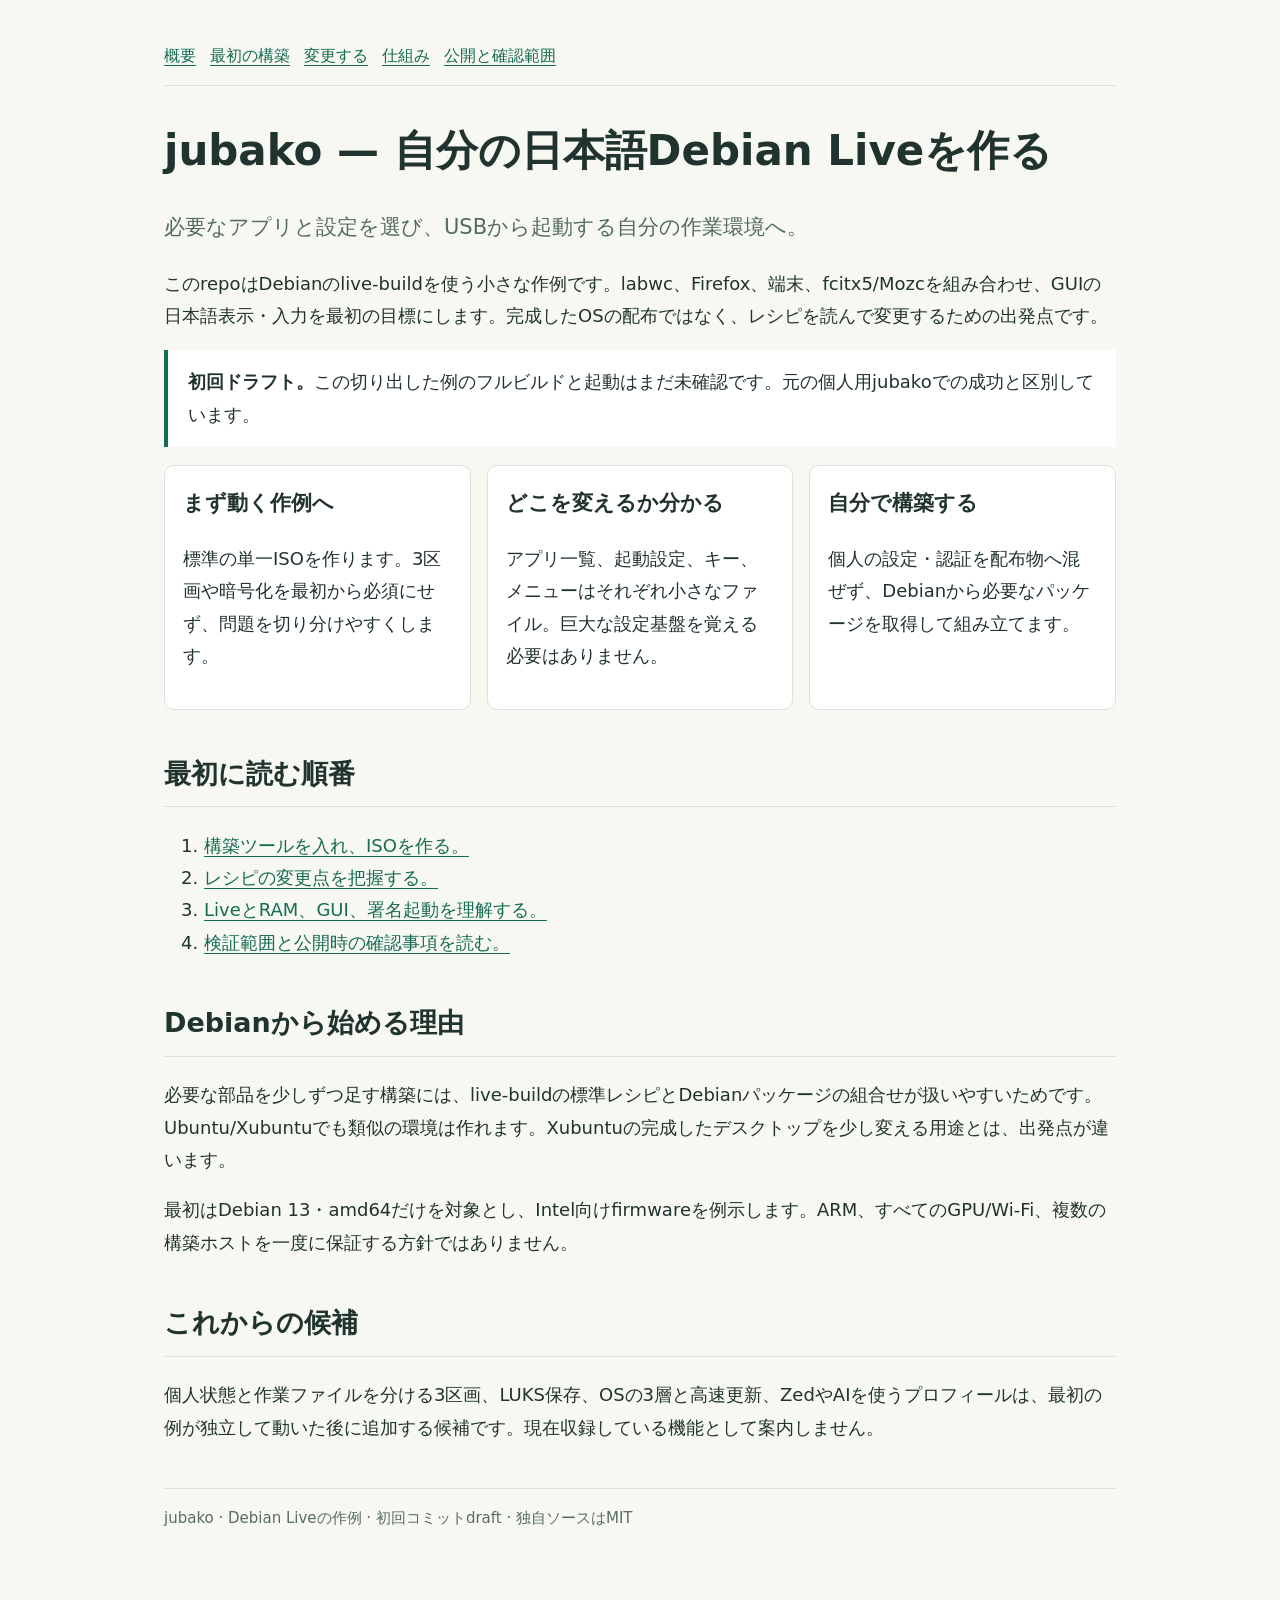
==== docs/index.html @ 1d70c9c0 "Add Japanese Debian Live starter recipe and guides" ====
<!doctype html>
<html lang="ja"><head><meta charset="utf-8"><meta name="viewport" content="width=device-width,initial-scale=1"><title>jubako — 自分の日本語Debian Liveを作る</title><link rel="stylesheet" href="style.css"></head><body><main><nav aria-label="ガイド"><a href="index.html">概要</a><a href="getting-started.html">最初の構築</a><a href="customize.html">変更する</a><a href="architecture.html">仕組み</a><a href="publishing.html">公開と確認範囲</a></nav><h1>jubako — 自分の日本語Debian Liveを作る</h1><p class="lead">必要なアプリと設定を選び、USBから起動する自分の作業環境へ。</p>
<p>このrepoはDebianのlive-buildを使う小さな作例です。labwc、Firefox、端末、fcitx5/Mozcを組み合わせ、GUIの日本語表示・入力を最初の目標にします。完成したOSの配布ではなく、レシピを読んで変更するための出発点です。</p>
<p class="note"><strong>初回ドラフト。</strong>この切り出した例のフルビルドと起動はまだ未確認です。元の個人用jubakoでの成功と区別しています。</p>
<div class="grid"><div class="card"><h3>まず動く作例へ</h3><p>標準の単一ISOを作ります。3区画や暗号化を最初から必須にせず、問題を切り分けやすくします。</p></div><div class="card"><h3>どこを変えるか分かる</h3><p>アプリ一覧、起動設定、キー、メニューはそれぞれ小さなファイル。巨大な設定基盤を覚える必要はありません。</p></div><div class="card"><h3>自分で構築する</h3><p>個人の設定・認証を配布物へ混ぜず、Debianから必要なパッケージを取得して組み立てます。</p></div></div>
<h2>最初に読む順番</h2><ol><li><a href="getting-started.html">構築ツールを入れ、ISOを作る。</a></li><li><a href="customize.html">レシピの変更点を把握する。</a></li><li><a href="architecture.html">LiveとRAM、GUI、署名起動を理解する。</a></li><li><a href="publishing.html">検証範囲と公開時の確認事項を読む。</a></li></ol>
<h2>Debianから始める理由</h2><p>必要な部品を少しずつ足す構築には、live-buildの標準レシピとDebianパッケージの組合せが扱いやすいためです。Ubuntu/Xubuntuでも類似の環境は作れます。Xubuntuの完成したデスクトップを少し変える用途とは、出発点が違います。</p>
<p>最初はDebian 13・amd64だけを対象とし、Intel向けfirmwareを例示します。ARM、すべてのGPU/Wi-Fi、複数の構築ホストを一度に保証する方針ではありません。</p>
<h2>これからの候補</h2><p>個人状態と作業ファイルを分ける3区画、LUKS保存、OSの3層と高速更新、ZedやAIを使うプロフィールは、最初の例が独立して動いた後に追加する候補です。現在収録している機能として案内しません。</p><footer>jubako · Debian Liveの作例 · 初回コミットdraft · 独自ソースはMIT</footer></main></body></html>
---- docs/style.css ----
:root{color-scheme:light;--ink:#21332e;--green:#166b53;--line:#d7e3dc}*{box-sizing:border-box}body{margin:0;background:#f7f8f2;color:var(--ink);font:18px/1.8 system-ui,sans-serif}main{max-width:1000px;margin:auto;padding:28px 24px 70px}nav{display:flex;gap:14px;flex-wrap:wrap;padding:14px 0;border-bottom:1px solid var(--line)}nav a{font-size:16px}a{color:var(--green);text-underline-offset:4px}h1{font-size:clamp(30px,4vw,42px);line-height:1.4;margin-top:36px}h2{margin-top:40px;border-bottom:1px solid var(--line);padding-bottom:8px}.lead{font-size:21px;color:#536a60}.note{border-left:4px solid var(--green);background:white;padding:16px 20px}.grid{display:grid;grid-template-columns:repeat(3,1fr);gap:16px}.card{background:white;border:1px solid var(--line);border-radius:10px;padding:18px}.card h3{margin-top:0}pre{background:#182e29;color:#f0f6ef;padding:18px;border-radius:8px;overflow:auto;line-height:1.6}code{background:#e6eee5;padding:2px 5px;border-radius:4px;font-size:.9em;overflow-wrap:anywhere}pre code{background:none;padding:0}table{width:100%;border-collapse:collapse;background:white}td,th{text-align:left;padding:10px;border-bottom:1px solid var(--line);vertical-align:top}.scroll{overflow:auto}details{background:white;padding:16px 20px;border:1px solid var(--line);border-radius:8px;margin:12px 0}summary{cursor:pointer;font-weight:700}footer{margin-top:44px;border-top:1px solid var(--line);padding-top:16px;color:#586c64;font-size:15px}@media(max-width:700px){.grid{grid-template-columns:1fr}main{padding:18px 16px 40px}td,th{font-size:16px}}@media print{nav{display:none}body{background:white}main{max-width:none;padding:0}pre{white-space:pre-wrap}.card,details{break-inside:avoid}}
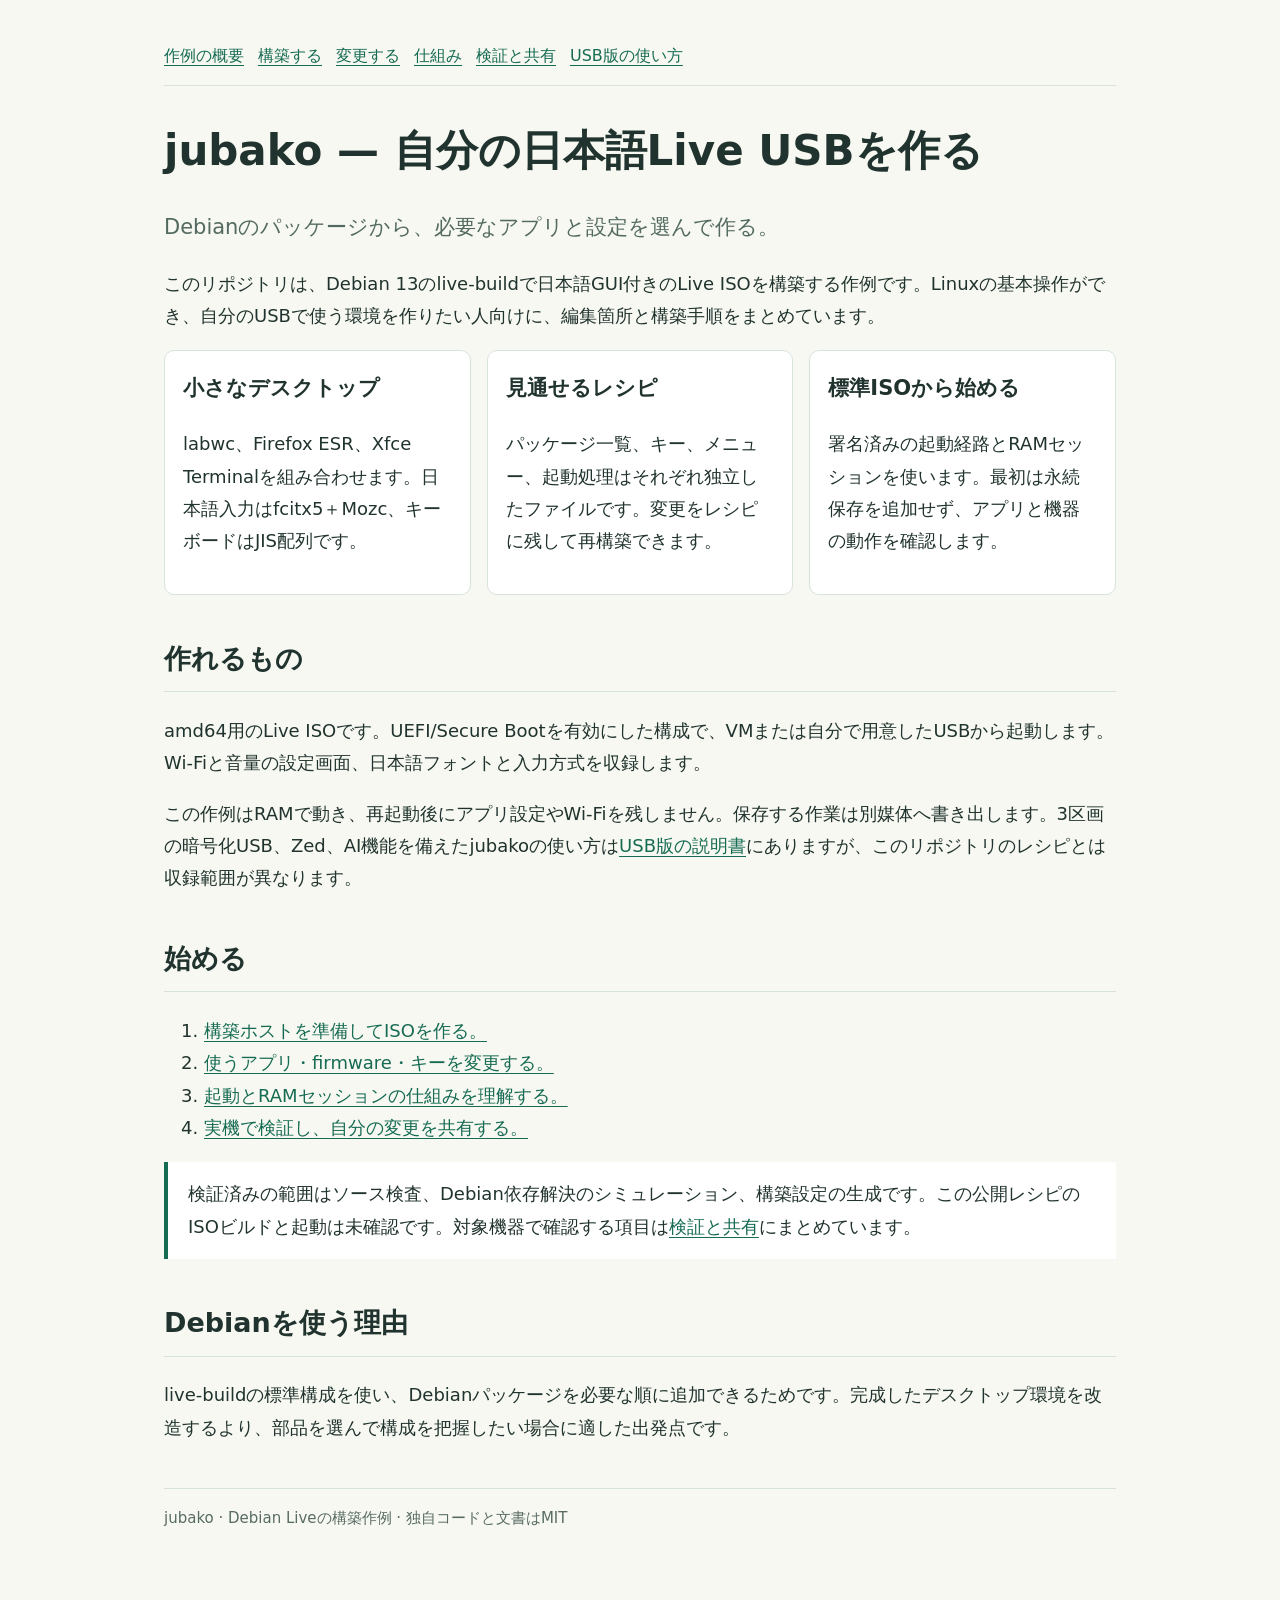
==== commit f2acc6cf: "Add USB manual and revise build guides" ====
--- a/docs/index.html
+++ b/docs/index.html
@@ -1,9 +1,11 @@
 <!doctype html>
-<html lang="ja"><head><meta charset="utf-8"><meta name="viewport" content="width=device-width,initial-scale=1"><title>jubako — 自分の日本語Debian Liveを作る</title><link rel="stylesheet" href="style.css"></head><body><main><nav aria-label="ガイド"><a href="index.html">概要</a><a href="getting-started.html">最初の構築</a><a href="customize.html">変更する</a><a href="architecture.html">仕組み</a><a href="publishing.html">公開と確認範囲</a></nav><h1>jubako — 自分の日本語Debian Liveを作る</h1><p class="lead">必要なアプリと設定を選び、USBから起動する自分の作業環境へ。</p>
-<p>このrepoはDebianのlive-buildを使う小さな作例です。labwc、Firefox、端末、fcitx5/Mozcを組み合わせ、GUIの日本語表示・入力を最初の目標にします。完成したOSの配布ではなく、レシピを読んで変更するための出発点です。</p>
-<p class="note"><strong>初回ドラフト。</strong>この切り出した例のフルビルドと起動はまだ未確認です。元の個人用jubakoでの成功と区別しています。</p>
-<div class="grid"><div class="card"><h3>まず動く作例へ</h3><p>標準の単一ISOを作ります。3区画や暗号化を最初から必須にせず、問題を切り分けやすくします。</p></div><div class="card"><h3>どこを変えるか分かる</h3><p>アプリ一覧、起動設定、キー、メニューはそれぞれ小さなファイル。巨大な設定基盤を覚える必要はありません。</p></div><div class="card"><h3>自分で構築する</h3><p>個人の設定・認証を配布物へ混ぜず、Debianから必要なパッケージを取得して組み立てます。</p></div></div>
-<h2>最初に読む順番</h2><ol><li><a href="getting-started.html">構築ツールを入れ、ISOを作る。</a></li><li><a href="customize.html">レシピの変更点を把握する。</a></li><li><a href="architecture.html">LiveとRAM、GUI、署名起動を理解する。</a></li><li><a href="publishing.html">検証範囲と公開時の確認事項を読む。</a></li></ol>
-<h2>Debianから始める理由</h2><p>必要な部品を少しずつ足す構築には、live-buildの標準レシピとDebianパッケージの組合せが扱いやすいためです。Ubuntu/Xubuntuでも類似の環境は作れます。Xubuntuの完成したデスクトップを少し変える用途とは、出発点が違います。</p>
-<p>最初はDebian 13・amd64だけを対象とし、Intel向けfirmwareを例示します。ARM、すべてのGPU/Wi-Fi、複数の構築ホストを一度に保証する方針ではありません。</p>
-<h2>これからの候補</h2><p>個人状態と作業ファイルを分ける3区画、LUKS保存、OSの3層と高速更新、ZedやAIを使うプロフィールは、最初の例が独立して動いた後に追加する候補です。現在収録している機能として案内しません。</p><footer>jubako · Debian Liveの作例 · 初回コミットdraft · 独自ソースはMIT</footer></main></body></html>
+<html lang="ja"><head><meta charset="utf-8"><meta name="viewport" content="width=device-width,initial-scale=1"><title>jubako — 自分の日本語Live USBを作る</title><link rel="stylesheet" href="style.css"></head><body><main><nav aria-label="ガイド"><a href="index.html">作例の概要</a><a href="getting-started.html">構築する</a><a href="customize.html">変更する</a><a href="architecture.html">仕組み</a><a href="publishing.html">検証と共有</a><a href="usage.html">USB版の使い方</a></nav><h1>jubako — 自分の日本語Live USBを作る</h1>
+<p class="lead">Debianのパッケージから、必要なアプリと設定を選んで作る。</p>
+<p>このリポジトリは、Debian 13のlive-buildで日本語GUI付きのLive ISOを構築する作例です。Linuxの基本操作ができ、自分のUSBで使う環境を作りたい人向けに、編集箇所と構築手順をまとめています。</p>
+<div class="grid"><div class="card"><h3>小さなデスクトップ</h3><p>labwc、Firefox ESR、Xfce Terminalを組み合わせます。日本語入力はfcitx5＋Mozc、キーボードはJIS配列です。</p></div><div class="card"><h3>見通せるレシピ</h3><p>パッケージ一覧、キー、メニュー、起動処理はそれぞれ独立したファイルです。変更をレシピに残して再構築できます。</p></div><div class="card"><h3>標準ISOから始める</h3><p>署名済みの起動経路とRAMセッションを使います。最初は永続保存を追加せず、アプリと機器の動作を確認します。</p></div></div>
+<h2>作れるもの</h2><p>amd64用のLive ISOです。UEFI/Secure Bootを有効にした構成で、VMまたは自分で用意したUSBから起動します。Wi-Fiと音量の設定画面、日本語フォントと入力方式を収録します。</p>
+<p>この作例はRAMで動き、再起動後にアプリ設定やWi-Fiを残しません。保存する作業は別媒体へ書き出します。3区画の暗号化USB、Zed、AI機能を備えたjubakoの使い方は<a href="usage.html">USB版の説明書</a>にありますが、このリポジトリのレシピとは収録範囲が異なります。</p>
+<h2>始める</h2><ol><li><a href="getting-started.html">構築ホストを準備してISOを作る。</a></li><li><a href="customize.html">使うアプリ・firmware・キーを変更する。</a></li><li><a href="architecture.html">起動とRAMセッションの仕組みを理解する。</a></li><li><a href="publishing.html">実機で検証し、自分の変更を共有する。</a></li></ol>
+<p class="note">検証済みの範囲はソース検査、Debian依存解決のシミュレーション、構築設定の生成です。この公開レシピのISOビルドと起動は未確認です。対象機器で確認する項目は<a href="publishing.html">検証と共有</a>にまとめています。</p>
+<h2>Debianを使う理由</h2><p>live-buildの標準構成を使い、Debianパッケージを必要な順に追加できるためです。完成したデスクトップ環境を改造するより、部品を選んで構成を把握したい場合に適した出発点です。</p>
+<footer>jubako · Debian Liveの構築作例 · 独自コードと文書はMIT</footer></main></body></html>
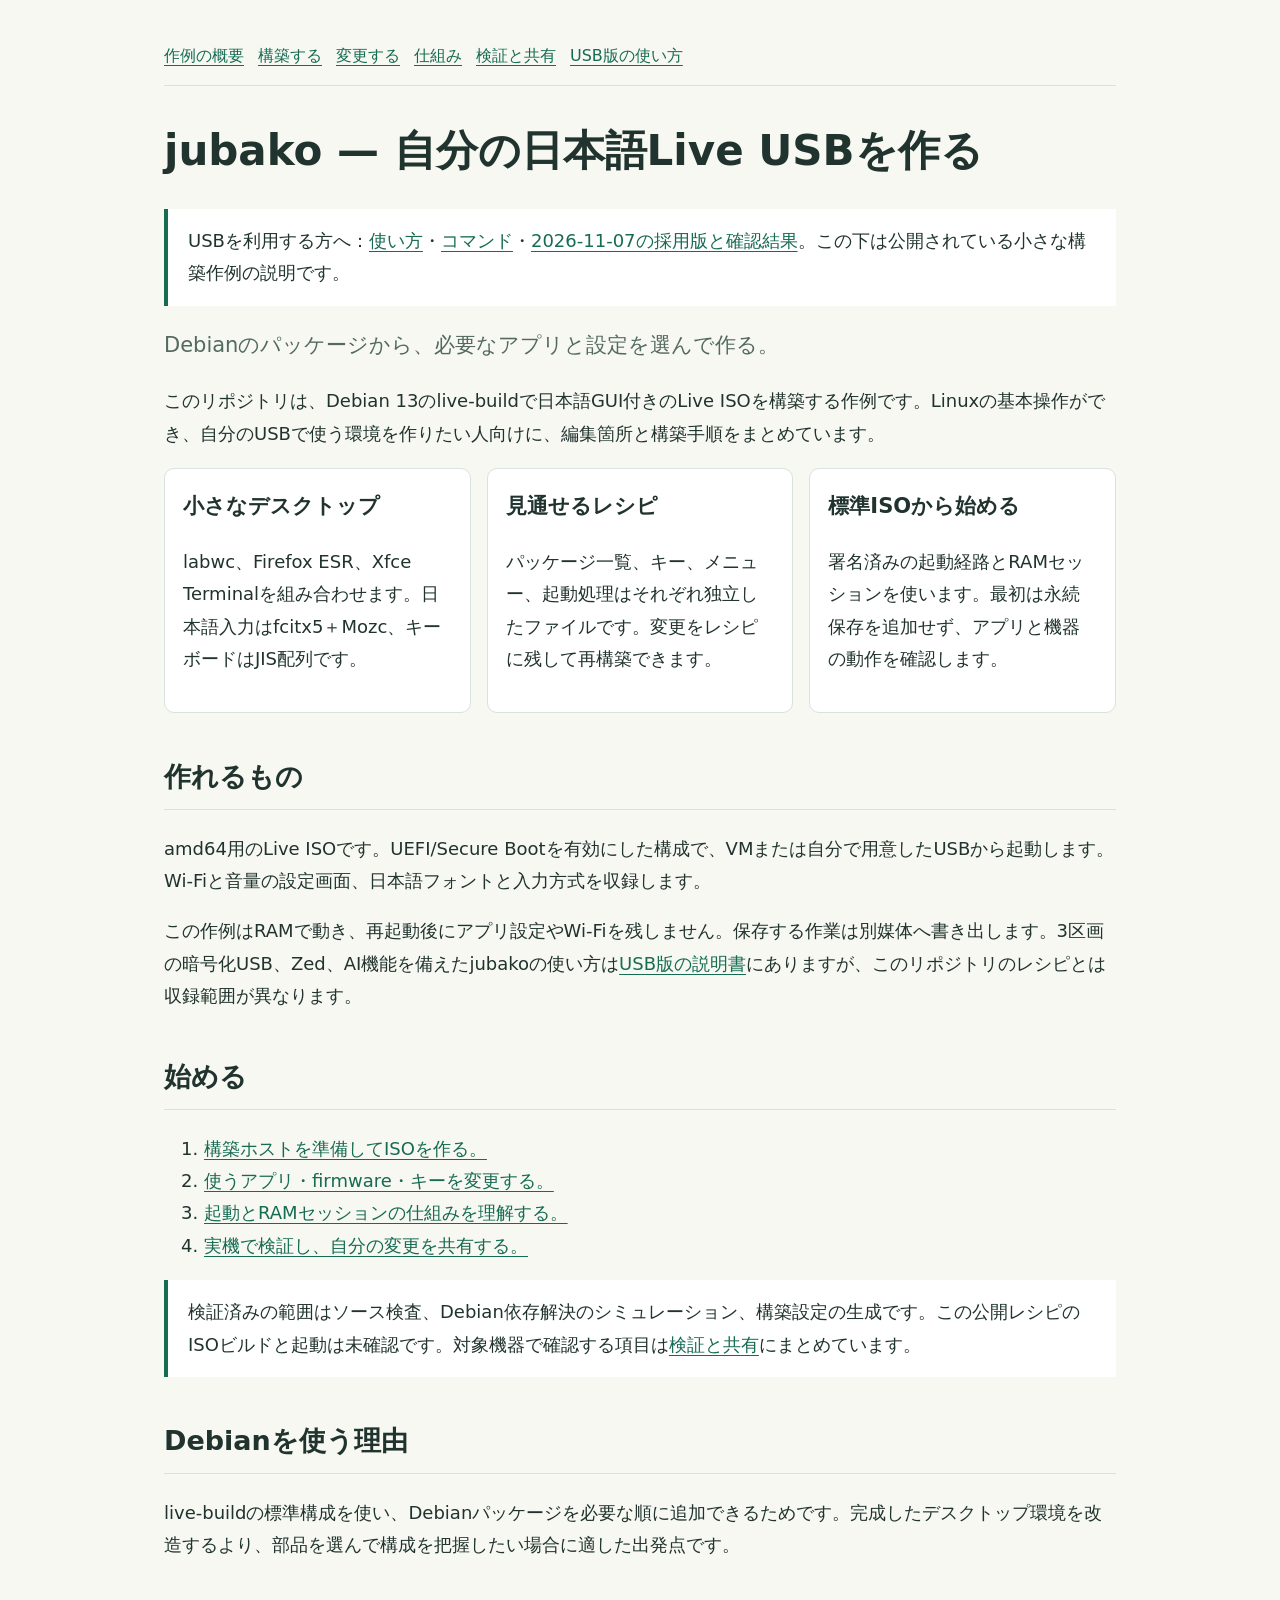
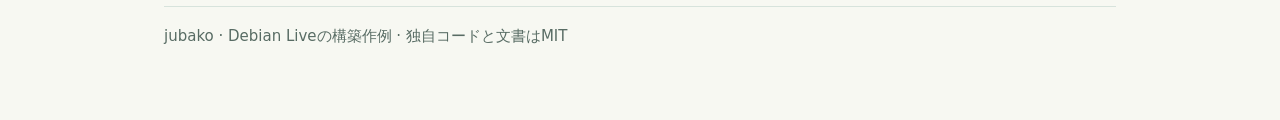
==== commit e4f13570: "Refresh USB guide with current results and upcoming image changes" ====
--- a/docs/index.html
+++ b/docs/index.html
@@ -1,5 +1,6 @@
 <!doctype html>
 <html lang="ja"><head><meta charset="utf-8"><meta name="viewport" content="width=device-width,initial-scale=1"><title>jubako — 自分の日本語Live USBを作る</title><link rel="stylesheet" href="style.css"></head><body><main><nav aria-label="ガイド"><a href="index.html">作例の概要</a><a href="getting-started.html">構築する</a><a href="customize.html">変更する</a><a href="architecture.html">仕組み</a><a href="publishing.html">検証と共有</a><a href="usage.html">USB版の使い方</a></nav><h1>jubako — 自分の日本語Live USBを作る</h1>
+<p class="note">USBを利用する方へ：<a href="usage.html">使い方</a>・<a href="commands.html">コマンド</a>・<a href="status.html">2026-11-07の採用版と確認結果</a>。この下は公開されている小さな構築作例の説明です。</p>
 <p class="lead">Debianのパッケージから、必要なアプリと設定を選んで作る。</p>
 <p>このリポジトリは、Debian 13のlive-buildで日本語GUI付きのLive ISOを構築する作例です。Linuxの基本操作ができ、自分のUSBで使う環境を作りたい人向けに、編集箇所と構築手順をまとめています。</p>
 <div class="grid"><div class="card"><h3>小さなデスクトップ</h3><p>labwc、Firefox ESR、Xfce Terminalを組み合わせます。日本語入力はfcitx5＋Mozc、キーボードはJIS配列です。</p></div><div class="card"><h3>見通せるレシピ</h3><p>パッケージ一覧、キー、メニュー、起動処理はそれぞれ独立したファイルです。変更をレシピに残して再構築できます。</p></div><div class="card"><h3>標準ISOから始める</h3><p>署名済みの起動経路とRAMセッションを使います。最初は永続保存を追加せず、アプリと機器の動作を確認します。</p></div></div>
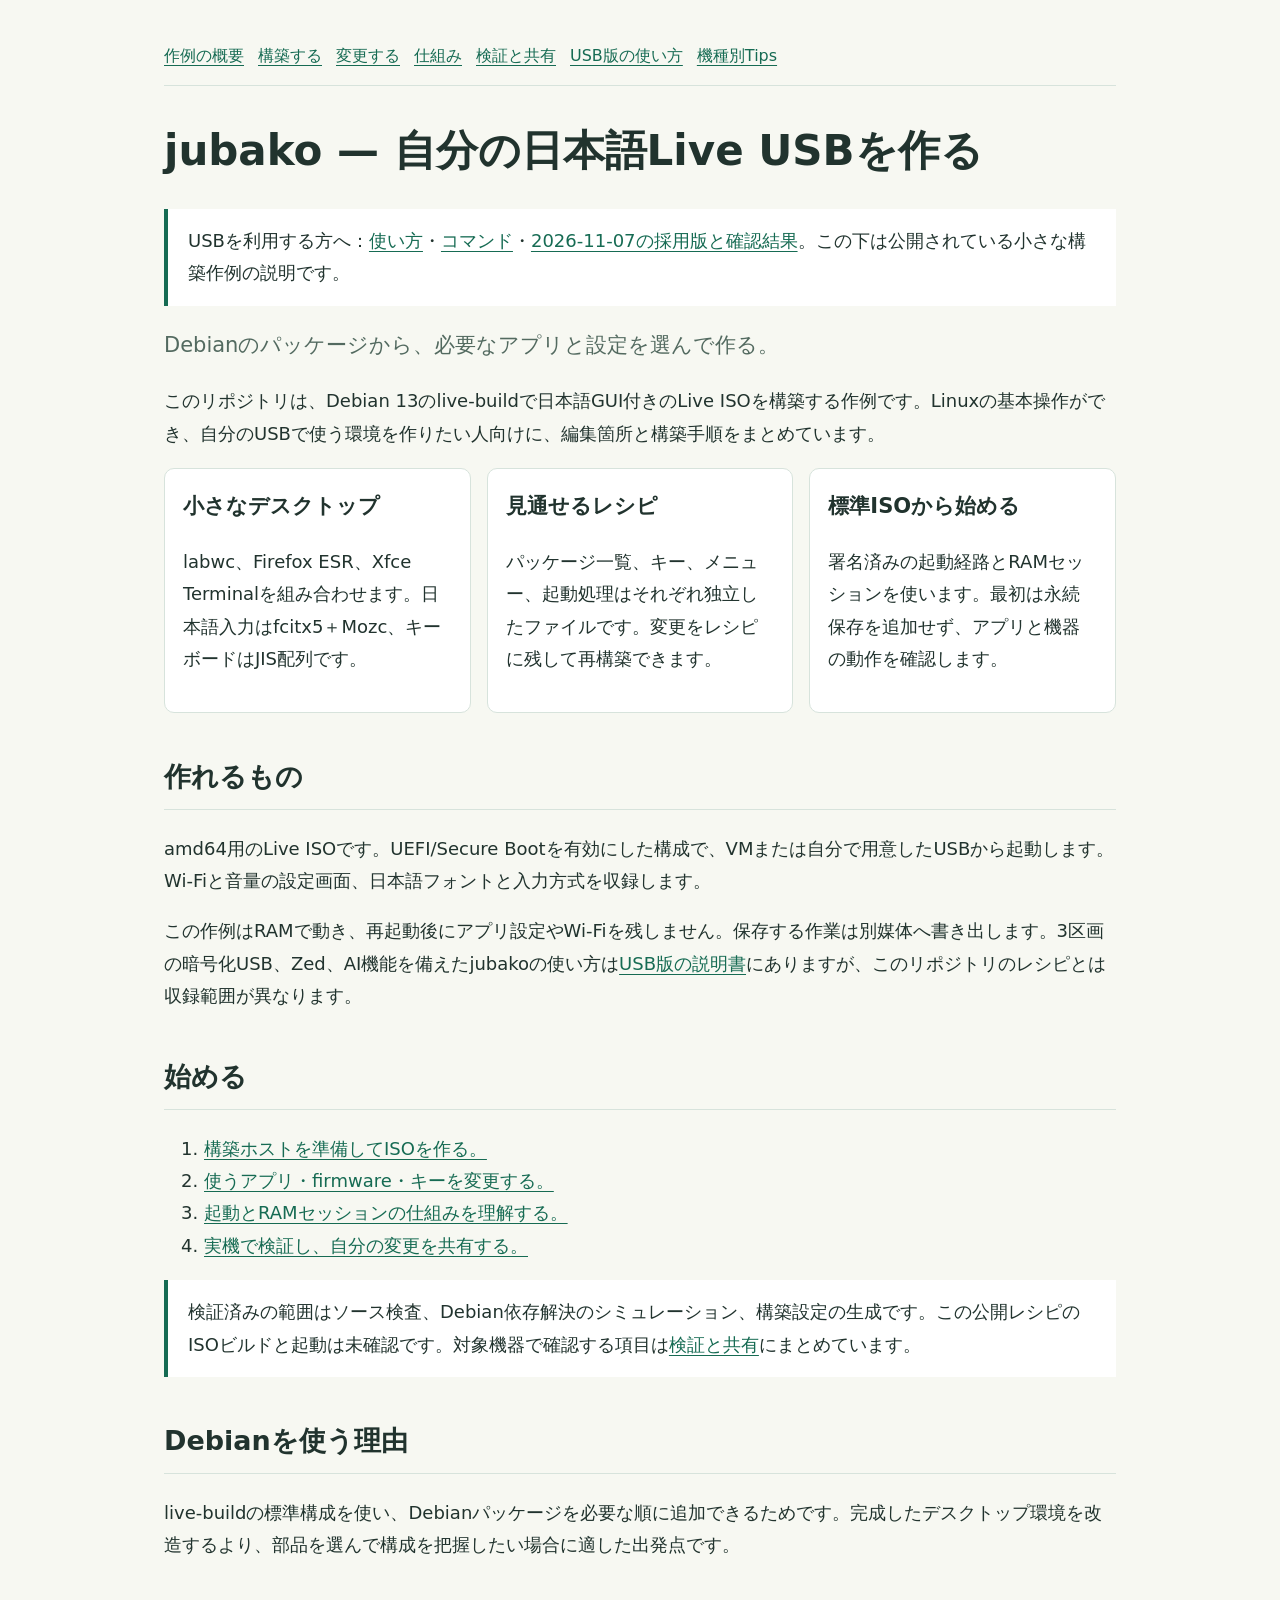
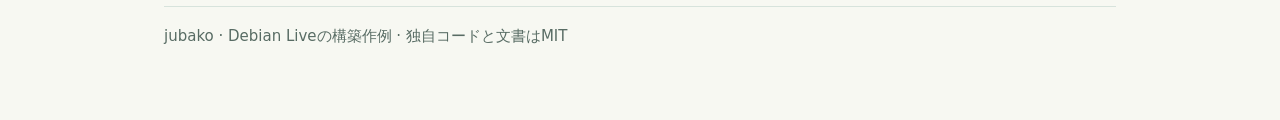
==== commit b6bc4971: "Document CF-SR4 fan and MOK experience in hardware tips" ====
--- a/docs/index.html
+++ b/docs/index.html
@@ -1,5 +1,5 @@
 <!doctype html>
-<html lang="ja"><head><meta charset="utf-8"><meta name="viewport" content="width=device-width,initial-scale=1"><title>jubako — 自分の日本語Live USBを作る</title><link rel="stylesheet" href="style.css"></head><body><main><nav aria-label="ガイド"><a href="index.html">作例の概要</a><a href="getting-started.html">構築する</a><a href="customize.html">変更する</a><a href="architecture.html">仕組み</a><a href="publishing.html">検証と共有</a><a href="usage.html">USB版の使い方</a></nav><h1>jubako — 自分の日本語Live USBを作る</h1>
+<html lang="ja"><head><meta charset="utf-8"><meta name="viewport" content="width=device-width,initial-scale=1"><title>jubako — 自分の日本語Live USBを作る</title><link rel="stylesheet" href="style.css"></head><body><main><nav aria-label="ガイド"><a href="index.html">作例の概要</a><a href="getting-started.html">構築する</a><a href="customize.html">変更する</a><a href="architecture.html">仕組み</a><a href="publishing.html">検証と共有</a><a href="usage.html">USB版の使い方</a><a href="hardware-tips.html">機種別Tips</a></nav><h1>jubako — 自分の日本語Live USBを作る</h1>
 <p class="note">USBを利用する方へ：<a href="usage.html">使い方</a>・<a href="commands.html">コマンド</a>・<a href="status.html">2026-11-07の採用版と確認結果</a>。この下は公開されている小さな構築作例の説明です。</p>
 <p class="lead">Debianのパッケージから、必要なアプリと設定を選んで作る。</p>
 <p>このリポジトリは、Debian 13のlive-buildで日本語GUI付きのLive ISOを構築する作例です。Linuxの基本操作ができ、自分のUSBで使う環境を作りたい人向けに、編集箇所と構築手順をまとめています。</p>
